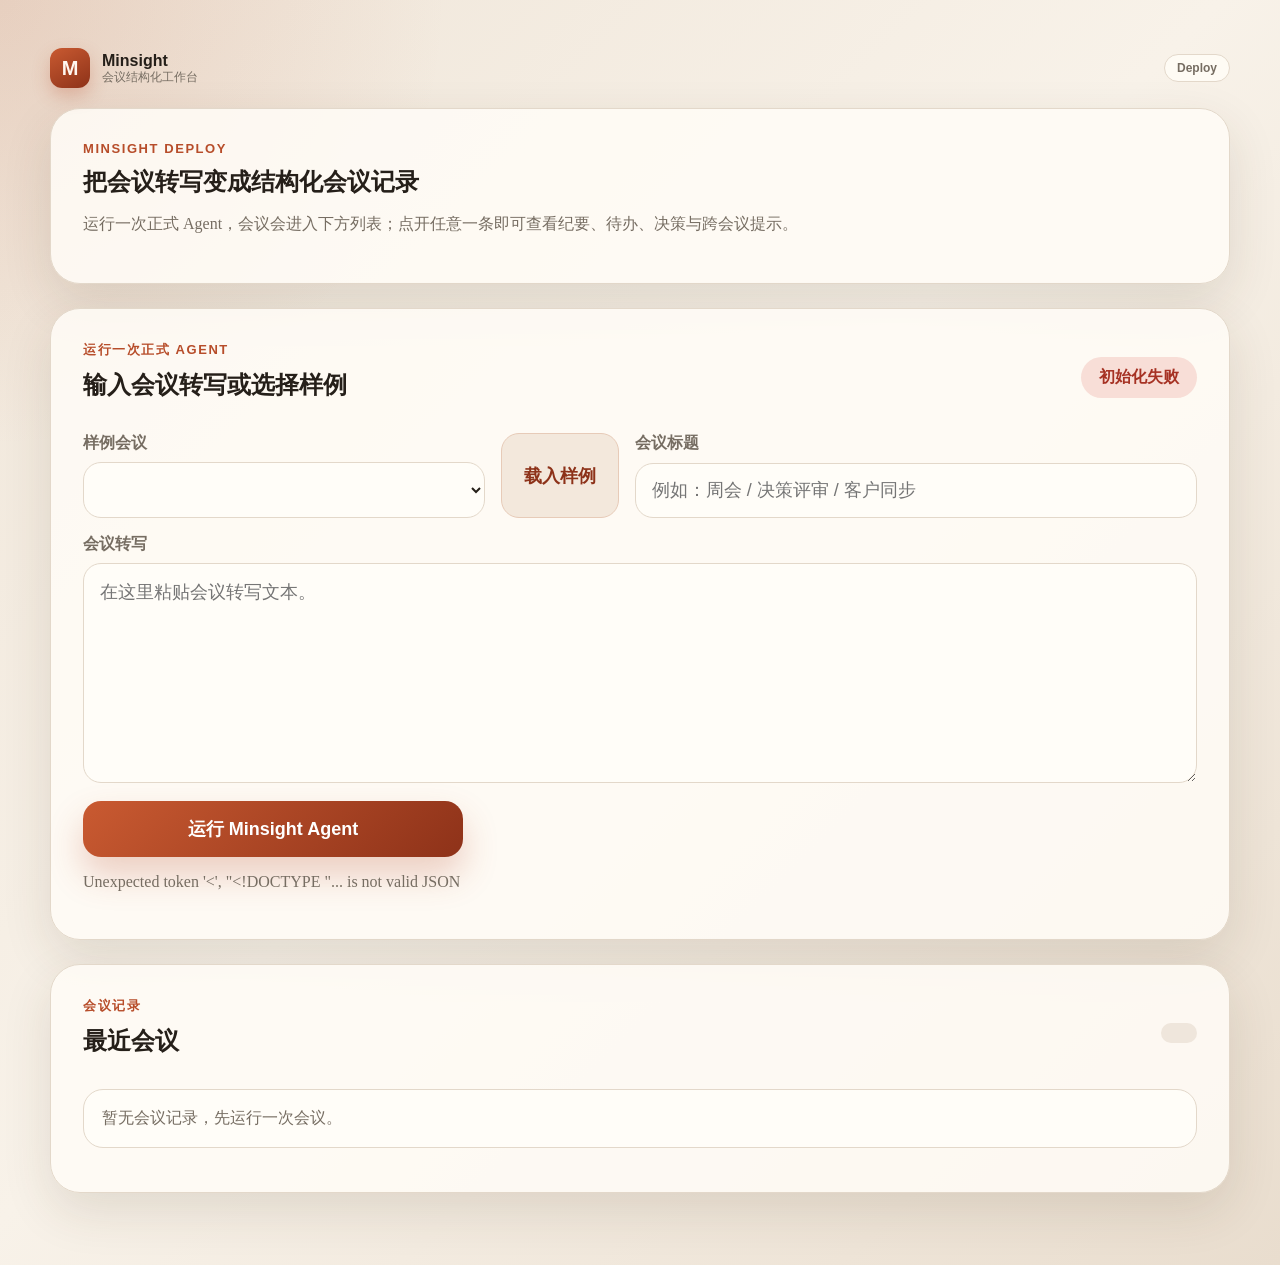
==== Deploy/web/index.html @ 3208fa8c "feat: add deploy workbench boundary" ====
<!doctype html>
<html lang="zh-CN">
  <head>
    <meta charset="UTF-8" />
    <meta name="viewport" content="width=device-width, initial-scale=1.0" />
    <title>Minsight 会议工作台</title>
    <link rel="stylesheet" href="./styles.css" />
  </head>
  <body>
    <main class="shell">
      <header class="topbar">
        <div class="brand">
          <span class="brand-mark">M</span>
          <div class="brand-copy">
            <strong>Minsight</strong>
            <span>会议结构化工作台</span>
          </div>
        </div>
        <span class="badge">Deploy</span>
      </header>

      <!-- ============ 列表视图 ============ -->
      <div id="listView" class="view">
        <section class="hero">
          <p class="eyebrow">Minsight Deploy</p>
          <h1>把会议转写变成结构化会议记录</h1>
          <p class="muted">运行一次正式 Agent，会议会进入下方列表；点开任意一条即可查看纪要、待办、决策与跨会议提示。</p>
        </section>

        <section class="panel">
          <div class="panel-head">
            <div>
              <p class="eyebrow">运行一次正式 Agent</p>
              <h2>输入会议转写或选择样例</h2>
            </div>
            <span id="statusPill" class="pill">空闲</span>
          </div>

          <div class="form-grid">
            <label>
              <span>样例会议</span>
              <select id="caseSelect"></select>
            </label>
            <button id="loadCaseButton" class="secondary">载入样例</button>
            <label class="wide">
              <span>会议标题</span>
              <input id="titleInput" type="text" placeholder="例如：周会 / 决策评审 / 客户同步" />
            </label>
            <label class="full">
              <span>会议转写</span>
              <textarea id="transcriptInput" placeholder="在这里粘贴会议转写文本。"></textarea>
            </label>
          </div>
          <button id="runButton" class="primary">运行 Minsight Agent</button>
          <p id="meta" class="muted"></p>
        </section>

        <section class="panel">
          <div class="panel-head">
            <div>
              <p class="eyebrow">会议记录</p>
              <h2>最近会议</h2>
            </div>
            <span id="meetingCount" class="pill"></span>
          </div>
          <div id="meetingsBoard" class="meeting-list empty">暂无会议记录，先运行一次会议。</div>
        </section>
      </div>

      <!-- ============ 详情视图 ============ -->
      <div id="detailView" class="view" hidden>
        <div class="detail-head">
          <button id="backButton" class="secondary back">← 返回列表</button>
          <div class="detail-title-wrap">
            <p class="eyebrow">会议详情</p>
            <h1 id="detailTitle">会议详情</h1>
            <span id="detailMeta" class="muted"></span>
          </div>
          <span id="detailStatus" class="pill">—</span>
        </div>

        <nav class="detail-tabs" role="tablist">
          <button class="dtab active" data-tab="minutes" role="tab">可读纪要</button>
          <button class="dtab" data-tab="tasks" role="tab">派生待办</button>
          <button class="dtab" data-tab="decisions" role="tab">决策与证据</button>
          <button class="dtab" data-tab="alerts" role="tab">跨会议提示</button>
        </nav>

        <section class="panel dtab-panel" data-panel="minutes">
          <div id="minutesBoard" class="empty">运行后展示结构化纪要。</div>
        </section>
        <section class="panel dtab-panel" data-panel="tasks" hidden>
          <div id="tasksBoard" class="empty">运行后展示待办和飞书同步入口。</div>
        </section>
        <section class="panel dtab-panel" data-panel="decisions" hidden>
          <div id="decisionsBoard" class="empty">运行后展示决策和原文证据。</div>
        </section>
        <section class="panel dtab-panel" data-panel="alerts" hidden>
          <div id="alertsBoard" class="empty">运行后展示重复待办或决策反复提示。</div>
        </section>
      </div>
    </main>

    <script src="./app.js"></script>
  </body>
</html>
---- Deploy/web/styles.css ----
:root {
  --paper: #fbf7ef;
  --ink: #251f19;
  --muted: #766d62;
  --line: #e3d8ca;
  --brand: #b74d2a;
  --brand-dark: #8d3219;
  --ok: #17633b;
  --error: #a63224;
  font-family: "Georgia", "Times New Roman", serif;
}

* {
  box-sizing: border-box;
}

body {
  margin: 0;
  background:
    radial-gradient(circle at top left, rgba(183, 77, 42, 0.14), transparent 28rem),
    linear-gradient(135deg, #efe5d8 0%, #f8f2e9 48%, #e9ddce 100%);
  color: var(--ink);
  min-height: 100vh;
}

.shell {
  width: min(1180px, calc(100% - 32px));
  margin: 0 auto;
  padding: 48px 0;
}

.hero,
.panel {
  background: rgba(255, 252, 246, 0.88);
  border: 1px solid var(--line);
  border-radius: 30px;
  box-shadow: 0 18px 50px rgba(69, 48, 28, 0.12);
  padding: 32px;
  margin-bottom: 24px;
}

.hero h1,
.panel h2 {
  margin: 0 0 12px;
}

.eyebrow {
  color: var(--brand);
  font-family: Arial, sans-serif;
  font-size: 13px;
  font-weight: 800;
  letter-spacing: 0.12em;
  margin: 0 0 10px;
  text-transform: uppercase;
}

.panel-head {
  align-items: center;
  display: flex;
  justify-content: space-between;
  gap: 16px;
  margin-bottom: 20px;
}

.pill {
  background: #efe6dc;
  border-radius: 999px;
  color: var(--brand-dark);
  font-family: Arial, sans-serif;
  font-weight: 800;
  padding: 10px 18px;
}

.pill.running {
  background: #fff0d2;
}

.pill.done {
  background: #dff2e5;
  color: var(--ok);
}

.pill.error {
  background: #f8ded7;
  color: var(--error);
}

.form-grid {
  display: grid;
  grid-template-columns: 1fr auto 1.4fr;
  gap: 16px;
}

label {
  color: var(--muted);
  display: grid;
  font-family: Arial, sans-serif;
  font-weight: 700;
  gap: 8px;
}

.wide {
  grid-column: span 1;
}

.full {
  grid-column: 1 / -1;
}

input,
select,
textarea {
  background: #fffdf8;
  border: 1px solid var(--line);
  border-radius: 18px;
  color: var(--ink);
  font: 18px Arial, sans-serif;
  padding: 16px;
  width: 100%;
}

textarea {
  min-height: 220px;
  resize: vertical;
}

button {
  border: 0;
  border-radius: 18px;
  cursor: pointer;
  font: 800 18px Arial, sans-serif;
  padding: 16px 22px;
}

.primary {
  background: linear-gradient(135deg, #c95a31, #8e3219);
  box-shadow: 0 18px 34px rgba(183, 77, 42, 0.25);
  color: white;
  margin-top: 18px;
  width: min(380px, 100%);
}

.secondary {
  background: #f3e8dc;
  border: 1px solid #e7cbb8;
  color: var(--brand-dark);
}

.grid {
  display: grid;
  grid-template-columns: 1fr 1fr;
  gap: 24px;
}

.item,
.empty,
.meeting {
  background: #fffdf8;
  border: 1px solid var(--line);
  border-radius: 20px;
  display: block;
  margin: 12px 0;
  padding: 18px;
  text-align: left;
  width: 100%;
}

.muted,
blockquote {
  color: var(--muted);
}

blockquote {
  border-left: 4px solid var(--brand);
  margin: 12px 0 0;
  padding-left: 12px;
}

[hidden] { display: none !important; }

/* ---------- Topbar ---------- */
.topbar {
  display: flex;
  align-items: center;
  justify-content: space-between;
  margin-bottom: 20px;
}
.brand { display: flex; align-items: center; gap: 12px; }
.brand-mark {
  width: 40px; height: 40px; border-radius: 12px;
  display: grid; place-items: center;
  font: 800 20px Arial, sans-serif; color: #fff7f0;
  background: linear-gradient(150deg, #c95a31, #8d3219);
  box-shadow: 0 8px 18px rgba(183, 77, 42, 0.28);
}
.brand-copy { display: flex; flex-direction: column; line-height: 1.2; font-family: Arial, sans-serif; }
.brand-copy strong { font-size: 16px; }
.brand-copy span { font-size: 12px; color: var(--muted); }
.badge {
  display: inline-flex; align-items: center; gap: 6px;
  padding: 6px 12px; border-radius: 999px;
  font: 700 12px Arial, sans-serif; color: var(--muted);
  background: rgba(255, 252, 246, 0.9); border: 1px solid var(--line);
}

/* ---------- 会议列表 ---------- */
.meeting-list { display: flex; flex-direction: column; gap: 12px; }
.meeting-list.empty { color: var(--muted); }
.meeting-row {
  display: flex; align-items: center; justify-content: space-between; gap: 16px;
  padding: 16px 20px; border: 1px solid var(--line); border-radius: 20px;
  background: #fffdf8; text-decoration: none; color: var(--ink);
  transition: transform .12s ease, border-color .12s ease, box-shadow .12s ease;
}
.meeting-row:hover {
  transform: translateX(2px);
  border-color: var(--brand);
  box-shadow: 0 10px 26px rgba(69, 48, 28, 0.10);
}
.meeting-row-main { display: flex; flex-direction: column; gap: 4px; min-width: 0; }
.meeting-row-main strong { font-size: 17px; }
.meeting-row-meta { color: var(--muted); font: 13px Arial, sans-serif; }
.meeting-row-side { display: flex; align-items: center; gap: 12px; }
.meeting-row .chev { color: var(--brand); font-size: 24px; line-height: 1; }

/* ---------- 详情头 + 返回 ---------- */
.detail-head {
  display: flex; align-items: center; gap: 18px;
  margin-bottom: 20px;
}
.detail-title-wrap { flex: 1; min-width: 0; }
.detail-title-wrap h1 { margin: 4px 0 6px; }
.back { padding: 12px 18px; white-space: nowrap; }

/* ---------- 分区 Tab ---------- */
.detail-tabs {
  display: flex; flex-wrap: wrap; gap: 8px;
  padding: 6px; margin-bottom: 18px;
  background: rgba(255, 252, 246, 0.8);
  border: 1px solid var(--line); border-radius: 18px;
}
.dtab {
  background: transparent; color: var(--muted);
  padding: 10px 20px; border-radius: 12px;
  font: 800 15px Arial, sans-serif;
}
.dtab:hover { color: var(--ink); }
.dtab.active {
  background: #fffdf8; color: var(--brand-dark);
  box-shadow: 0 6px 16px rgba(69, 48, 28, 0.08);
}

/* ---------- 详情内容 ---------- */
.item-top { display: flex; align-items: center; justify-content: space-between; gap: 12px; }
.clean-list { margin: 8px 0 18px; padding-left: 20px; }
.clean-list li { margin: 6px 0; }

.sync-toolbar {
  display: flex; align-items: center; flex-wrap: wrap; gap: 12px;
  padding: 14px 16px; margin-bottom: 14px;
  border: 1px solid var(--line); border-radius: 16px; background: #fffdf8;
}
.sync-toolbar span { flex: 1; min-width: 180px; font: 13px Arial, sans-serif; }
.sync-toolbar button:disabled { opacity: .55; cursor: progress; }

.feishu-link { color: var(--ok); font-weight: 700; text-decoration: none; font-family: Arial, sans-serif; }
.feishu-link:hover { text-decoration: underline; }

.badge.sync {
  font-weight: 800; white-space: nowrap;
  color: var(--muted); background: #f1ece3; border-color: var(--line);
}
.badge.sync.dry_run { color: var(--brand-dark); background: #f7e6dd; border-color: #e7cbb8; }
.badge.sync.synced { color: var(--ok); background: #dff2e5; border-color: #bfe3cd; }
.badge.sync.failed { color: var(--error); background: #f8ded7; border-color: #eec6bd; }

@media (max-width: 820px) {
  .grid,
  .form-grid {
    grid-template-columns: 1fr;
  }

  .panel-head {
    align-items: flex-start;
    flex-direction: column;
  }

  .detail-head { flex-wrap: wrap; }
}
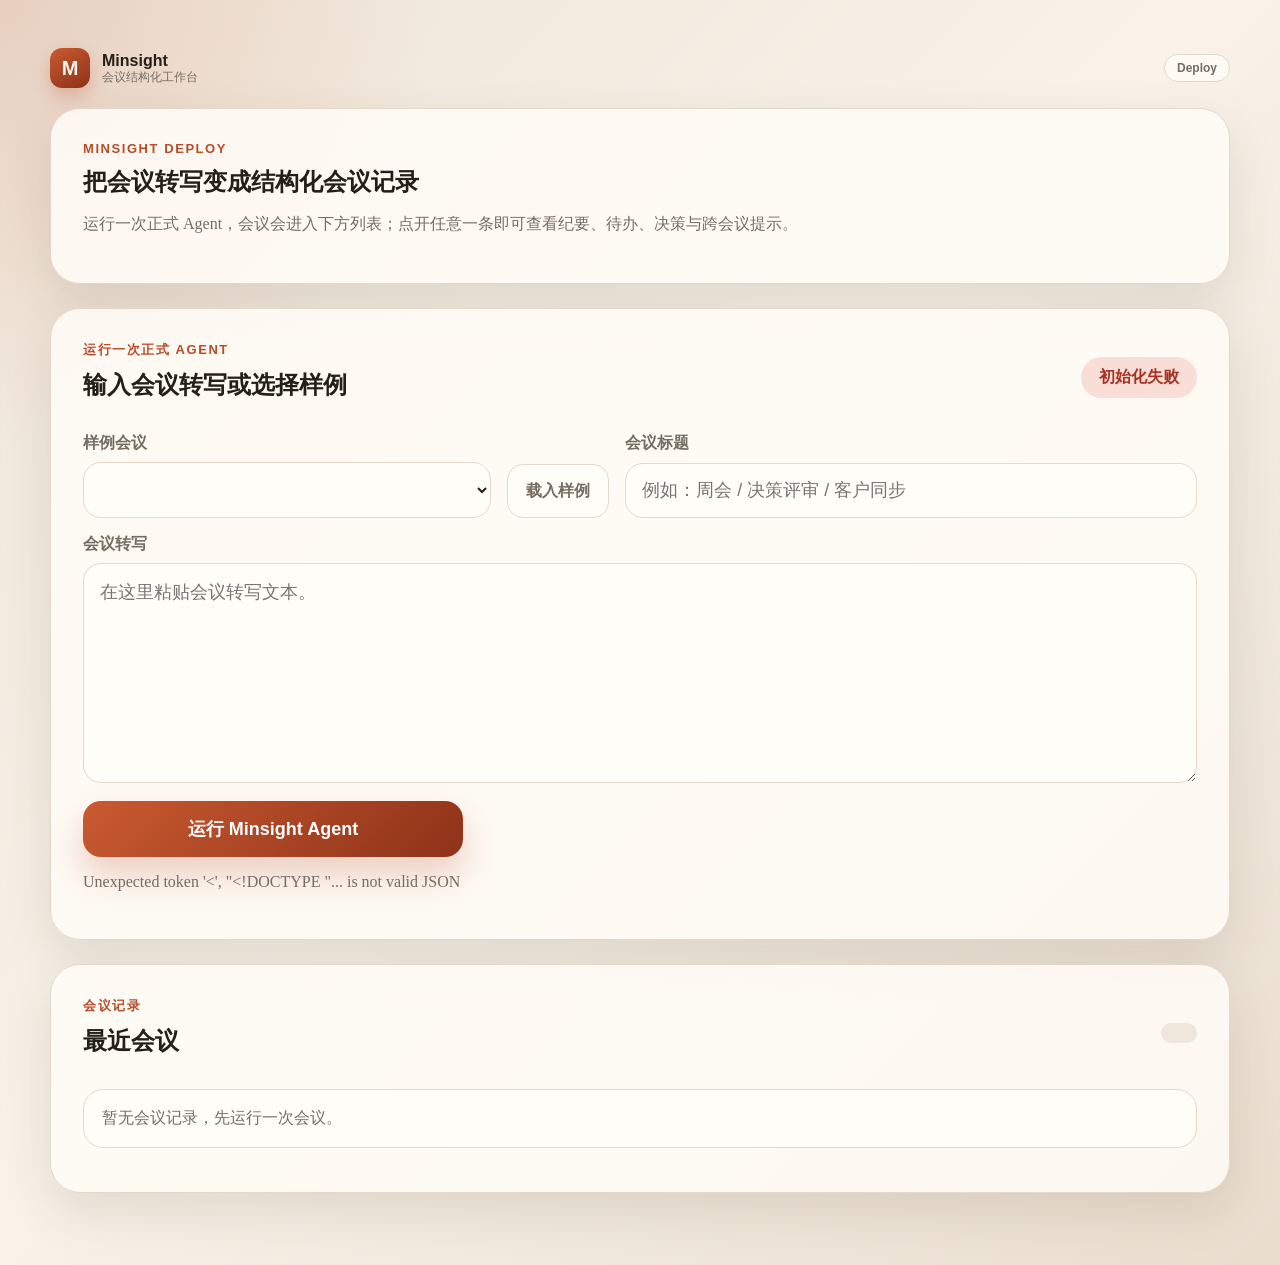
==== commit 42341f45: "feat: delete deploy meetings" ====
--- a/Deploy/web/index.html
+++ b/Deploy/web/index.html
@@ -41,7 +41,7 @@
               <span>样例会议</span>
               <select id="caseSelect"></select>
             </label>
-            <button id="loadCaseButton" class="secondary">载入样例</button>
+            <button id="loadCaseButton" class="secondary sample-button">载入样例</button>
             <label class="wide">
               <span>会议标题</span>
               <input id="titleInput" type="text" placeholder="例如：周会 / 决策评审 / 客户同步" />
--- a/Deploy/web/styles.css
+++ b/Deploy/web/styles.css
@@ -143,6 +143,25 @@
 .secondary {
   background: #f3e8dc;
   border: 1px solid #e7cbb8;
+  color: var(--brand-dark);
+}
+
+.sample-button {
+  align-self: end;
+  background: rgba(255, 253, 248, 0.92);
+  border-color: var(--line);
+  border-radius: 16px;
+  box-shadow: inset 0 0 0 1px rgba(255, 255, 255, 0.45);
+  color: var(--muted);
+  font: 800 16px Arial, sans-serif;
+  min-height: 54px;
+  padding: 0 18px;
+  white-space: nowrap;
+}
+
+.sample-button:hover {
+  background: #fff7ed;
+  border-color: #e7cbb8;
   color: var(--brand-dark);
 }
 
@@ -222,6 +241,20 @@
 .meeting-row-meta { color: var(--muted); font: 13px Arial, sans-serif; }
 .meeting-row-side { display: flex; align-items: center; gap: 12px; }
 .meeting-row .chev { color: var(--brand); font-size: 24px; line-height: 1; }
+.delete-meeting {
+  background: #f8e4da;
+  border: 1px solid #edc5b4;
+  color: var(--brand-dark);
+  font: 800 13px Arial, sans-serif;
+  padding: 8px 12px;
+}
+.delete-meeting:hover {
+  background: #f2d3c3;
+}
+.delete-meeting:disabled {
+  cursor: wait;
+  opacity: 0.65;
+}
 
 /* ---------- 详情头 + 返回 ---------- */
 .detail-head {
